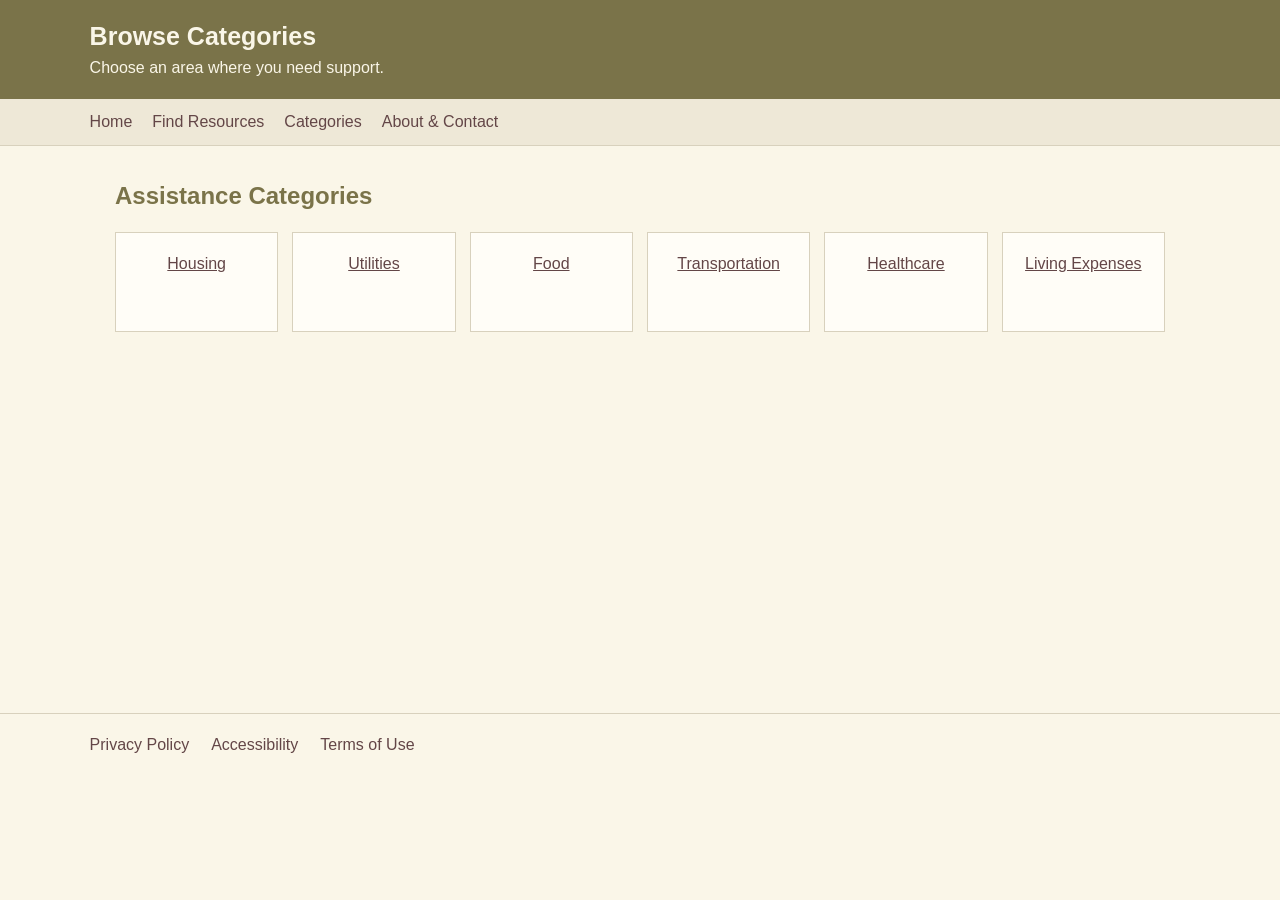
==== categories.html @ df79bfc2 "Add files via upload" ====
<!doctype html>
<html lang="en"><head><meta charset="utf-8"><meta name="viewport" content="width=device-width, initial-scale=1"><title>Categories</title><link rel="stylesheet" href="styles.css"></head>
<body><header><h1>Browse Categories</h1><p>Choose an area where you need support.</p></header>
<nav><a href="index.html">Home</a><a href="search.html">Find Resources</a><a href="categories.html">Categories</a><a href="about-contact.html">About & Contact</a></nav>
<main><h2>Assistance Categories</h2><div class="cards"><a class="card" href="search.html">Housing</a><a class="card" href="search.html">Utilities</a><a class="card" href="search.html">Food</a><a class="card" href="search.html">Transportation</a><a class="card" href="search.html">Healthcare</a><a class="card" href="search.html">Living Expenses</a></div></main>
<footer><a href="#">Privacy Policy</a><a href="#">Accessibility</a><a href="#">Terms of Use</a></footer></body></html>
---- styles.css ----
:root {
  --olive: #7a7349;
  --cream: #faf6e8;
  --blue: #5d6887;
  --burgundy: #634647;
  --orange: #df6f28;
  --line: #d8d1bd;
  --text: #292820;
}
* { box-sizing: border-box; }
body {
  margin: 0;
  font-family: Arial, sans-serif;
  background: var(--cream);
  color: var(--text);
}
header {
  background: var(--olive);
  color: var(--cream);
  padding: 22px 7%;
}
header h1 { margin: 0 0 8px; font-size: 25px; }
header p { margin: 0; }
nav {
  display: flex;
  flex-wrap: wrap;
  gap: 20px;
  padding: 14px 7%;
  background: #eee8d7;
  border-bottom: 1px solid var(--line);
}
nav a, footer a { color: var(--burgundy); text-decoration: none; }
nav a:hover, footer a:hover { text-decoration: underline; }
main { width: min(1050px, 86%); margin: 36px auto; min-height: 55vh; }
h2 { color: var(--olive); margin-top: 0; }
.placeholder {
  border: 1px dashed #aaa28e;
  background: rgba(255,255,255,.45);
  min-height: 110px;
  padding: 22px;
  margin: 18px 0;
  display: flex;
  align-items: center;
  justify-content: center;
  color: #77715f;
  text-align: center;
}
.cards {
  display: grid;
  grid-template-columns: repeat(auto-fit, minmax(145px, 1fr));
  gap: 14px;
  margin: 22px 0;
}
.card {
  border: 1px solid var(--line);
  background: #fffdf7;
  padding: 22px 14px;
  min-height: 100px;
  text-align: center;
  color: var(--burgundy);
}
.button {
  display: inline-block;
  background: var(--orange);
  color: white;
  padding: 11px 18px;
  text-decoration: none;
  border-radius: 4px;
  margin: 8px 8px 8px 0;
}
.button.secondary { background: var(--blue); }
input, textarea, select {
  width: 100%;
  padding: 12px;
  margin: 8px 0 16px;
  border: 1px solid var(--line);
  background: #fffdf7;
  font: inherit;
}
label { display: block; margin-top: 10px; }
footer {
  padding: 22px 7%;
  border-top: 1px solid var(--line);
  color: #6d685a;
  display: flex;
  flex-wrap: wrap;
  gap: 22px;
}
@media (max-width: 600px) {
  header { padding: 20px 6%; }
  nav { gap: 12px; padding: 14px 6%; }
  main { width: 88%; margin: 26px auto; }
}
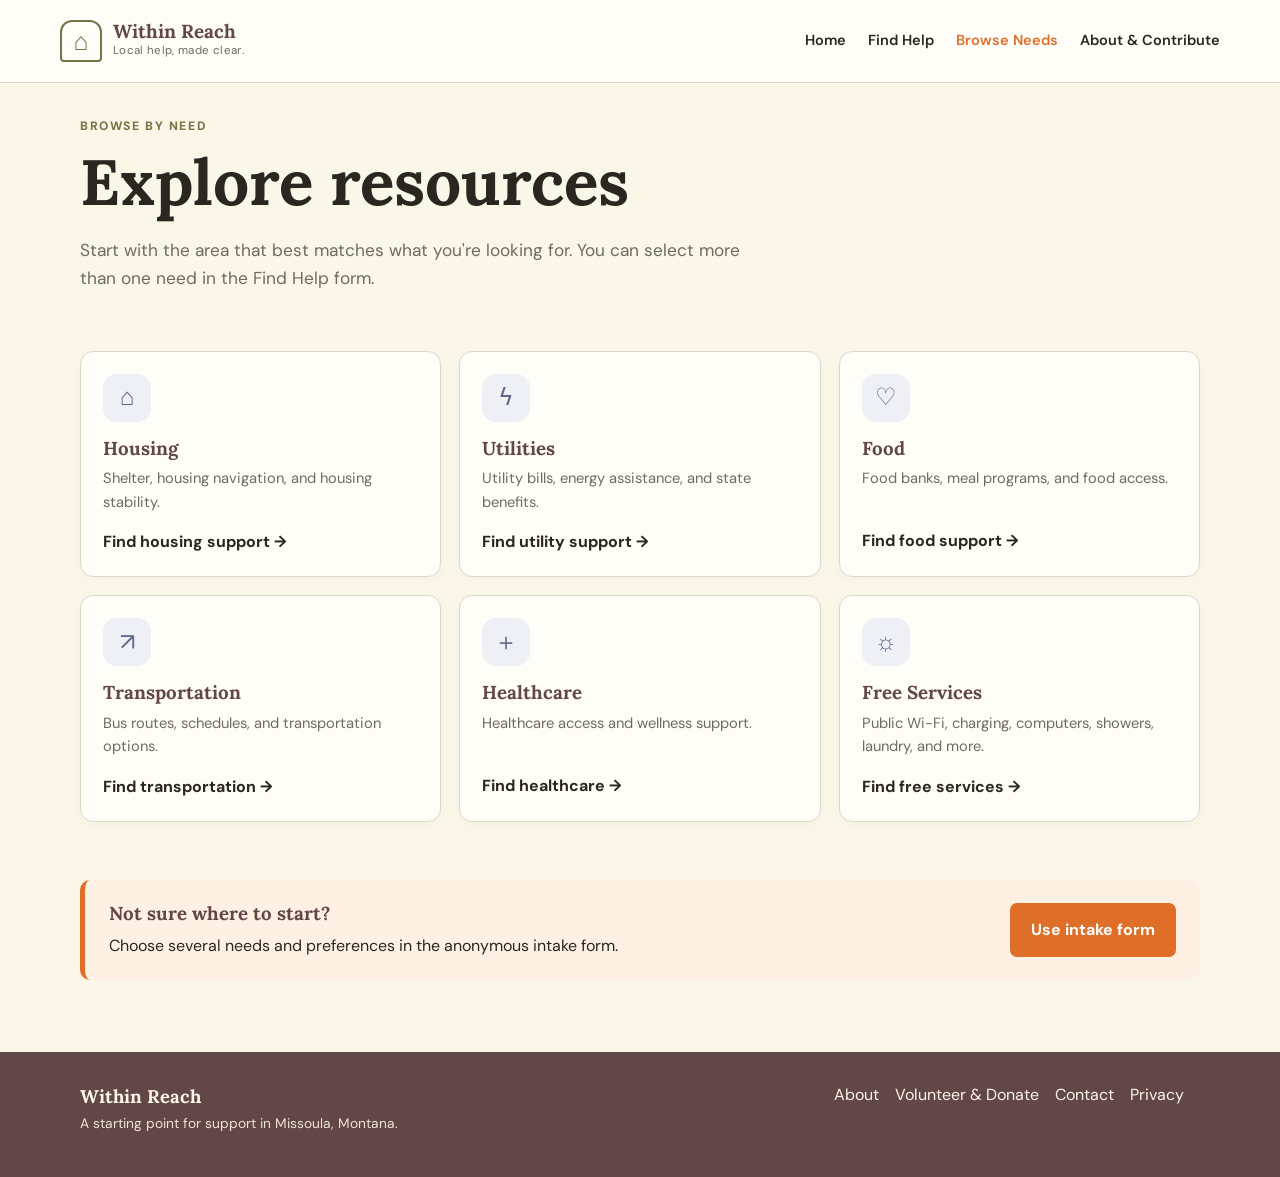
==== commit 6785d343: "Add files via upload" ====
--- a/categories.html
+++ b/categories.html
@@ -1,6 +1,40 @@
 <!doctype html>
-<html lang="en"><head><meta charset="utf-8"><meta name="viewport" content="width=device-width, initial-scale=1"><title>Categories</title><link rel="stylesheet" href="styles.css"></head>
-<body><header><h1>Browse Categories</h1><p>Choose an area where you need support.</p></header>
-<nav><a href="index.html">Home</a><a href="search.html">Find Resources</a><a href="categories.html">Categories</a><a href="about-contact.html">About & Contact</a></nav>
-<main><h2>Assistance Categories</h2><div class="cards"><a class="card" href="search.html">Housing</a><a class="card" href="search.html">Utilities</a><a class="card" href="search.html">Food</a><a class="card" href="search.html">Transportation</a><a class="card" href="search.html">Healthcare</a><a class="card" href="search.html">Living Expenses</a></div></main>
-<footer><a href="#">Privacy Policy</a><a href="#">Accessibility</a><a href="#">Terms of Use</a></footer></body></html>+<html lang="en">
+<head>
+  <meta charset="utf-8">
+  <meta name="viewport" content="width=device-width, initial-scale=1">
+  <meta name="description" content="Within Reach helps Missoula residents find local community assistance.">
+  <title>Browse Needs | Within Reach</title>
+  <link rel="preconnect" href="https://fonts.googleapis.com">
+  <link rel="preconnect" href="https://fonts.gstatic.com" crossorigin>
+  <link href="https://fonts.googleapis.com/css2?family=DM+Sans:wght@400;500;600;700&family=Lora:wght@600;700&display=swap" rel="stylesheet">
+  <link rel="stylesheet" href="styles.css">
+  <script src="script.js" defer></script>
+</head>
+<body>
+<a class="skip-link" href="#main">Skip to content</a>
+<header class="site-header"><div class="header-inner">
+  <a class="brand" href="index.html" aria-label="Within Reach home">
+    <span class="brand-mark" aria-hidden="true">⌂</span>
+    <span><span class="brand-name">Within Reach</span><span class="brand-tagline">Local help, made clear.</span></span>
+  </a>
+  <button class="menu-toggle" type="button" aria-expanded="false" aria-controls="main-nav">Menu</button>
+  <nav class="main-nav" id="main-nav" aria-label="Main navigation"><a href="index.html" >Home</a><a href="find-help.html" >Find Help</a><a href="categories.html" aria-current="page">Browse Needs</a><a href="about.html" >About & Contribute</a></nav>
+</div></header>
+<main id="main"><div class="container">
+<div class="eyebrow">Browse by need</div><h1>Explore resources</h1><p class="lead">Start with the area that best matches what you're looking for. You can select more than one need in the Find Help form.</p>
+<div class="grid grid-3 section">
+  <a class="card category-card" href="find-help.html#intake"><div class="category-icon">⌂</div><h3>Housing</h3><p>Shelter, housing navigation, and housing stability.</p><span class="text-link">Find housing support →</span></a>
+  <a class="card category-card" href="find-help.html#intake"><div class="category-icon">ϟ</div><h3>Utilities</h3><p>Utility bills, energy assistance, and state benefits.</p><span class="text-link">Find utility support →</span></a>
+  <a class="card category-card" href="find-help.html#intake"><div class="category-icon">♡</div><h3>Food</h3><p>Food banks, meal programs, and food access.</p><span class="text-link">Find food support →</span></a>
+  <a class="card category-card" href="find-help.html#intake"><div class="category-icon">↗</div><h3>Transportation</h3><p>Bus routes, schedules, and transportation options.</p><span class="text-link">Find transportation →</span></a>
+  <a class="card category-card" href="find-help.html#intake"><div class="category-icon">＋</div><h3>Healthcare</h3><p>Healthcare access and wellness support.</p><span class="text-link">Find healthcare →</span></a>
+  <a class="card category-card" href="find-help.html#intake"><div class="category-icon">☼</div><h3>Free Services</h3><p>Public Wi-Fi, charging, computers, showers, laundry, and more.</p><span class="text-link">Find free services →</span></a>
+</div>
+<div class="section notice"><div><h3>Not sure where to start?</h3><p style="margin:0">Choose several needs and preferences in the anonymous intake form.</p></div><a class="btn" href="find-help.html#intake">Use intake form</a></div>
+</div></main>
+<footer class="site-footer"><div class="container footer-inner">
+  <div><div class="footer-title">Within Reach</div><p class="small" style="color:#eee6d4">A starting point for support in Missoula, Montana.</p></div>
+  <div><a href="about.html">About</a><a href="about.html#contribute">Volunteer & Donate</a><a href="about.html#contact">Contact</a><a href="about.html#privacy">Privacy</a></div>
+</div></footer>
+</body></html>
--- a/styles.css
+++ b/styles.css
@@ -1,93 +1,278 @@
+/* ----------------------------------------------------
+   WITHIN REACH | SITE STYLES
+   Palette: olive, warm cream, slate blue, burgundy, orange
+   Fonts: Lora (headings) + DM Sans (body)
+---------------------------------------------------- */
+
+/* --------------- PAGE SETUP ------------------- */
 :root {
   --olive: #7a7349;
   --cream: #faf6e8;
   --blue: #5d6887;
   --burgundy: #634647;
   --orange: #df6f28;
-  --line: #d8d1bd;
-  --text: #292820;
+  --ink: #282820;
+  --muted: #6f6b60;
+  --paper: #fffdf8;
+  --line: #ded8c7;
+  --pale-blue: #eef0f5;
+  --pale-orange: #fff0e4;
+  --shadow: 0 10px 30px rgba(56, 49, 35, .07);
 }
 * { box-sizing: border-box; }
+html { scroll-behavior: smooth; }
 body {
   margin: 0;
-  font-family: Arial, sans-serif;
   background: var(--cream);
-  color: var(--text);
-}
-header {
+  color: var(--ink);
+  font-family: "DM Sans", Arial, sans-serif;
+  line-height: 1.6;
+}
+img { max-width: 100%; display: block; }
+a { color: var(--blue); }
+button, input, select, textarea { font: inherit; }
+button, a { -webkit-tap-highlight-color: transparent; }
+
+/* --------------- HEADER ------------------- */
+.site-header {
+  background: var(--paper);
+  border-bottom: 1px solid var(--line);
+  position: sticky;
+  top: 0;
+  z-index: 20;
+}
+.header-inner {
+  width: min(1160px, 92%);
+  margin: auto;
+  min-height: 82px;
+  display: flex;
+  align-items: center;
+  justify-content: space-between;
+  gap: 24px;
+}
+.brand {
+  display: inline-flex;
+  align-items: center;
+  gap: 11px;
+  text-decoration: none;
+  color: var(--burgundy);
+}
+.brand-mark {
+  width: 42px;
+  height: 42px;
+  border: 2px solid var(--olive);
+  border-radius: 12px 12px 4px 4px;
+  display: grid;
+  place-items: center;
+  color: var(--olive);
+  font-size: 25px;
+  line-height: 1;
+}
+.brand-name {
+  display: block;
+  font-family: "Lora", Georgia, serif;
+  font-weight: 700;
+  font-size: 1.18rem;
+  line-height: 1.1;
+}
+.brand-tagline { display: block; color: var(--muted); font-size: .72rem; letter-spacing: .03em; }
+.main-nav { display: flex; align-items: center; flex-wrap: wrap; gap: 22px; }
+.main-nav a {
+  text-decoration: none;
+  color: var(--ink);
+  font-size: .91rem;
+  font-weight: 600;
+}
+.main-nav a:hover, .main-nav a[aria-current="page"] { color: var(--orange); }
+.menu-toggle {
+  display: none;
+  border: 1px solid var(--line);
+  background: var(--paper);
+  color: var(--burgundy);
+  border-radius: 8px;
+  padding: 8px 12px;
+}
+
+/* --------------- SHARED LAYOUT ------------------- */
+.container { width: min(1120px, 90%); margin: 0 auto; }
+main { min-height: 65vh; padding: 34px 0 72px; }
+.section { margin-top: 58px; }
+.section-head { max-width: 720px; margin: 0 auto 26px; text-align: center; }
+.eyebrow {
+  color: var(--olive);
+  font-size: .76rem;
+  font-weight: 800;
+  letter-spacing: .13em;
+  text-transform: uppercase;
+}
+h1, h2, h3, h4 { font-family: "Lora", Georgia, serif; line-height: 1.2; }
+h1 { font-size: clamp(2.35rem, 5vw, 4.1rem); margin: 8px 0 16px; }
+h2 { color: var(--burgundy); font-size: clamp(1.65rem, 3vw, 2.25rem); margin: 0 0 12px; }
+h3 { color: var(--burgundy); margin: 0 0 8px; }
+p { margin-top: 0; }
+.lead { color: var(--muted); font-size: 1.08rem; max-width: 680px; }
+.muted { color: var(--muted); }
+.small { font-size: .86rem; color: var(--muted); }
+.grid { display: grid; gap: 18px; }
+.grid-2 { grid-template-columns: repeat(2, minmax(0, 1fr)); }
+.grid-3 { grid-template-columns: repeat(3, minmax(0, 1fr)); }
+.grid-4 { grid-template-columns: repeat(4, minmax(0, 1fr)); }
+
+/* --------------- BUTTONS & LINKS ------------------- */
+.btn {
+  display: inline-flex;
+  align-items: center;
+  justify-content: center;
+  gap: 8px;
+  background: var(--orange);
+  color: #fff;
+  border: 2px solid var(--orange);
+  border-radius: 7px;
+  padding: 12px 19px;
+  font-weight: 700;
+  text-decoration: none;
+  cursor: pointer;
+  transition: transform .15s ease, background .15s ease;
+}
+.btn:hover { background: #c85d1d; border-color: #c85d1d; color: #fff; transform: translateY(-1px); text-decoration: none; }
+.btn-outline { background: transparent; color: var(--burgundy); border-color: var(--burgundy); }
+.btn-outline:hover { background: var(--burgundy); color: white; border-color: var(--burgundy); }
+.btn-blue { background: var(--blue); border-color: var(--blue); }
+.btn-blue:hover { background: #4b5674; border-color: #4b5674; }
+.text-link { font-weight: 700; text-decoration: none; }
+.text-link:hover { text-decoration: underline; }
+
+/* --------------- HERO ------------------- */
+.hero {
   background: var(--olive);
-  color: var(--cream);
-  padding: 22px 7%;
-}
-header h1 { margin: 0 0 8px; font-size: 25px; }
-header p { margin: 0; }
-nav {
-  display: flex;
-  flex-wrap: wrap;
-  gap: 20px;
-  padding: 14px 7%;
-  background: #eee8d7;
-  border-bottom: 1px solid var(--line);
-}
-nav a, footer a { color: var(--burgundy); text-decoration: none; }
-nav a:hover, footer a:hover { text-decoration: underline; }
-main { width: min(1050px, 86%); margin: 36px auto; min-height: 55vh; }
-h2 { color: var(--olive); margin-top: 0; }
-.placeholder {
-  border: 1px dashed #aaa28e;
-  background: rgba(255,255,255,.45);
-  min-height: 110px;
+  color: var(--paper);
+  border-radius: 20px;
+  padding: clamp(28px, 5vw, 58px);
+  display: grid;
+  grid-template-columns: 1.15fr .85fr;
+  align-items: center;
+  gap: 36px;
+  overflow: hidden;
+}
+.hero h1 { color: var(--paper); max-width: 650px; }
+.hero p { max-width: 620px; color: #f6f1e2; font-size: 1.08rem; }
+.hero .eyebrow { color: #f4d8bd; }
+.hero-art {
+  min-height: 270px;
+  background: rgba(250,246,232,.11);
+  border: 1px dashed rgba(250,246,232,.65);
+  border-radius: 16px;
+  display: grid;
+  place-items: center;
+  text-align: center;
+  padding: 20px;
+}
+.hero-art .door-icon { font-size: 5rem; line-height: 1; color: var(--cream); }
+.hero-art span { display: block; color: #f6f1e2; margin-top: 12px; font-size: .85rem; }
+
+/* --------------- CARDS & PREVIEWS ------------------- */
+.card {
+  background: var(--paper);
+  border: 1px solid var(--line);
+  border-radius: 13px;
   padding: 22px;
-  margin: 18px 0;
-  display: flex;
-  align-items: center;
-  justify-content: center;
+  box-shadow: 0 3px 12px rgba(56,49,35,.025);
+}
+.category-card { color: var(--ink); text-decoration: none; transition: transform .15s, box-shadow .15s; }
+.category-card:hover { transform: translateY(-3px); box-shadow: var(--shadow); text-decoration: none; }
+.category-icon {
+  width: 48px; height: 48px; border-radius: 14px;
+  display: grid; place-items: center; background: var(--pale-blue);
+  color: var(--blue); font-size: 1.5rem; margin-bottom: 15px;
+}
+.category-card p { color: var(--muted); font-size: .92rem; min-height: 46px; }
+.resource-card { display: flex; flex-direction: column; gap: 12px; }
+.resource-top { display: flex; justify-content: space-between; align-items: flex-start; gap: 12px; }
+.pill { display: inline-block; border-radius: 30px; padding: 4px 10px; background: var(--pale-blue); color: var(--blue); font-size: .76rem; font-weight: 700; }
+.updated { font-size: .76rem; color: var(--muted); }
+.placeholder-image {
+  min-height: 145px;
+  background: linear-gradient(135deg, #e8e5d8, #f1eee4);
+  border: 1px dashed #aaa38f;
+  border-radius: 12px;
+  display: grid;
+  place-items: center;
   color: #77715f;
   text-align: center;
-}
-.cards {
-  display: grid;
-  grid-template-columns: repeat(auto-fit, minmax(145px, 1fr));
-  gap: 14px;
-  margin: 22px 0;
-}
-.card {
-  border: 1px solid var(--line);
-  background: #fffdf7;
-  padding: 22px 14px;
-  min-height: 100px;
-  text-align: center;
-  color: var(--burgundy);
-}
-.button {
-  display: inline-block;
-  background: var(--orange);
-  color: white;
-  padding: 11px 18px;
-  text-decoration: none;
-  border-radius: 4px;
-  margin: 8px 8px 8px 0;
-}
-.button.secondary { background: var(--blue); }
-input, textarea, select {
-  width: 100%;
-  padding: 12px;
-  margin: 8px 0 16px;
-  border: 1px solid var(--line);
-  background: #fffdf7;
-  font: inherit;
-}
-label { display: block; margin-top: 10px; }
-footer {
-  padding: 22px 7%;
-  border-top: 1px solid var(--line);
-  color: #6d685a;
-  display: flex;
-  flex-wrap: wrap;
-  gap: 22px;
-}
-@media (max-width: 600px) {
-  header { padding: 20px 6%; }
-  nav { gap: 12px; padding: 14px 6%; }
-  main { width: 88%; margin: 26px auto; }
-}
+  padding: 14px;
+}
+.placeholder-image small { display: block; }
+
+/* --------------- HOW IT WORKS ------------------- */
+.steps { display: grid; grid-template-columns: repeat(3, 1fr); gap: 18px; }
+.step { text-align: center; }
+.step-number {
+  width: 48px; height: 48px; margin: 0 auto 14px;
+  border-radius: 50%; background: var(--blue); color: white;
+  display: grid; place-items: center; font-weight: 800; font-size: 1.2rem;
+}
+
+/* --------------- FORMS ------------------- */
+.form-panel { background: var(--paper); border: 1px solid var(--line); border-radius: 15px; padding: clamp(20px, 4vw, 34px); }
+.form-grid { display: grid; grid-template-columns: repeat(2, minmax(0, 1fr)); gap: 16px; }
+.field { margin-bottom: 14px; }
+.field label, legend { display: block; font-weight: 700; color: var(--burgundy); margin-bottom: 6px; }
+input[type="text"], input[type="search"], input[type="email"], select, textarea {
+  width: 100%; padding: 12px 13px; border: 1px solid #c9c2af;
+  border-radius: 7px; background: #fff; color: var(--ink);
+}
+textarea { min-height: 105px; resize: vertical; }
+fieldset { border: 1px solid var(--line); border-radius: 9px; padding: 14px 16px; margin: 0 0 16px; }
+fieldset label { display: inline-flex; align-items: center; gap: 7px; margin: 7px 14px 7px 0; font-weight: 500; color: var(--ink); }
+fieldset input { accent-color: var(--olive); }
+.form-note { background: var(--pale-blue); border-radius: 8px; padding: 13px 15px; color: #3f4964; font-size: .9rem; }
+.results-list { display: grid; gap: 14px; margin-top: 24px; }
+.result-card { background: var(--paper); border: 1px solid var(--line); border-radius: 12px; padding: 20px; }
+.result-card h3 { margin-bottom: 5px; }
+.result-meta { display: flex; flex-wrap: wrap; gap: 8px 18px; font-size: .86rem; color: var(--muted); margin: 10px 0; }
+.empty-state { padding: 25px; border: 1px dashed var(--blue); border-radius: 12px; text-align: center; background: var(--pale-blue); }
+
+/* --------------- NOTICE / CTA ------------------- */
+.notice {
+  display: flex; align-items: center; justify-content: space-between; gap: 20px;
+  background: var(--pale-orange); border-left: 5px solid var(--orange);
+  border-radius: 10px; padding: 22px 24px;
+}
+.cta-band { background: var(--burgundy); color: var(--cream); border-radius: 16px; padding: 30px; }
+.cta-band h2 { color: var(--cream); }
+
+/* --------------- RESOURCE DETAILS ------------------- */
+.detail-layout { display: grid; grid-template-columns: 1.5fr .8fr; gap: 22px; align-items: start; }
+.check-list { padding-left: 20px; }
+.check-list li { margin: 7px 0; }
+.info-line { padding: 13px 0; border-bottom: 1px solid var(--line); }
+.info-line:last-child { border-bottom: 0; }
+
+/* --------------- FOOTER ------------------- */
+.site-footer { background: var(--burgundy); color: var(--cream); padding: 30px 0; }
+.footer-inner { display: flex; align-items: flex-start; justify-content: space-between; gap: 25px; }
+.site-footer a { color: var(--cream); text-decoration: none; margin-right: 16px; }
+.site-footer a:hover { text-decoration: underline; }
+.footer-title { font-family: "Lora", Georgia, serif; font-weight: 700; font-size: 1.15rem; }
+
+/* --------------- ACCESSIBILITY ------------------- */
+:focus-visible { outline: 3px solid var(--orange); outline-offset: 3px; }
+.skip-link { position: absolute; left: -9999px; top: 8px; background: white; padding: 10px; z-index: 100; }
+.skip-link:focus { left: 8px; }
+@media (max-width: 800px) {
+  .header-inner { padding: 14px 0; align-items: flex-start; }
+  .menu-toggle { display: block; }
+  .main-nav { display: none; width: 100%; padding: 10px 0 5px; }
+  .main-nav.open { display: flex; }
+  .header-inner { flex-wrap: wrap; }
+  .hero { grid-template-columns: 1fr; }
+  .hero-art { min-height: 180px; }
+  .grid-4 { grid-template-columns: repeat(2, 1fr); }
+  .grid-3 { grid-template-columns: repeat(2, 1fr); }
+  .detail-layout { grid-template-columns: 1fr; }
+}
+@media (max-width: 560px) {
+  .grid-2, .grid-3, .grid-4, .steps, .form-grid { grid-template-columns: 1fr; }
+  .notice, .footer-inner { flex-direction: column; align-items: flex-start; }
+  main { padding-top: 24px; }
+}
